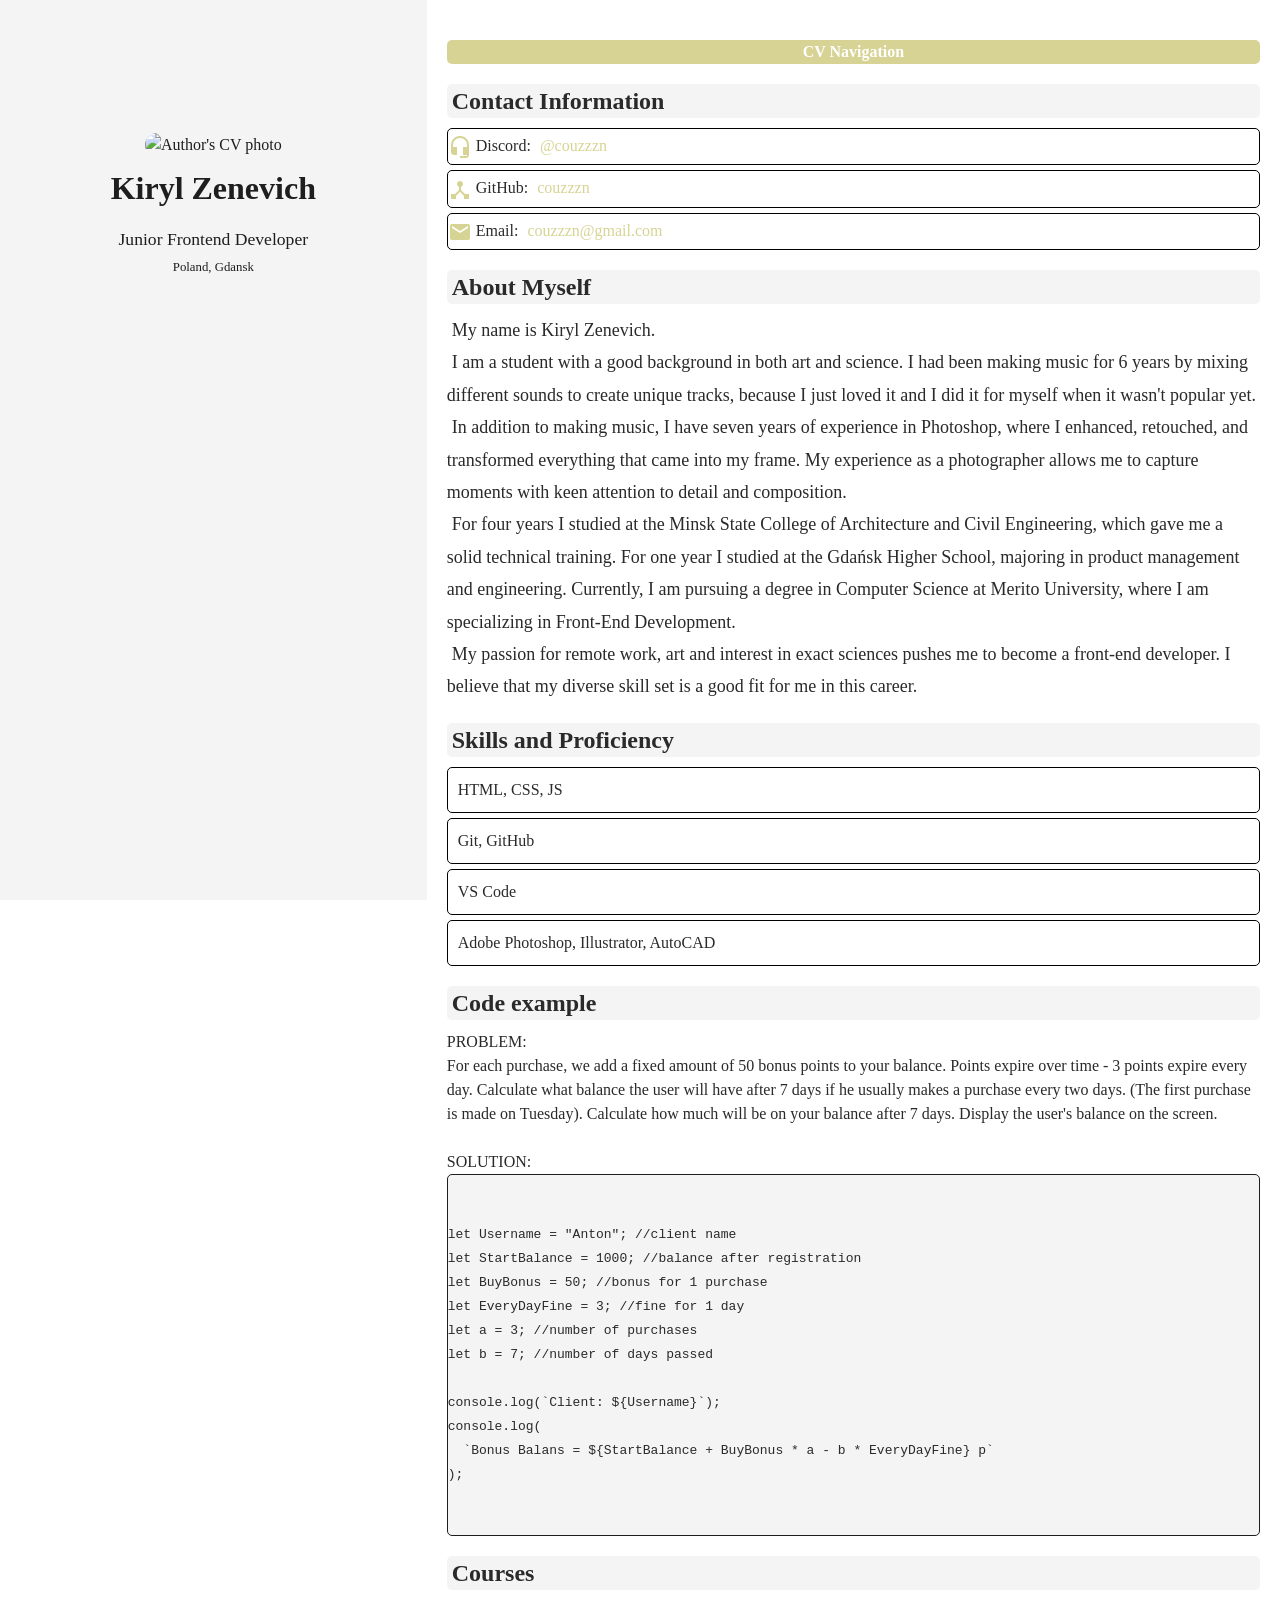
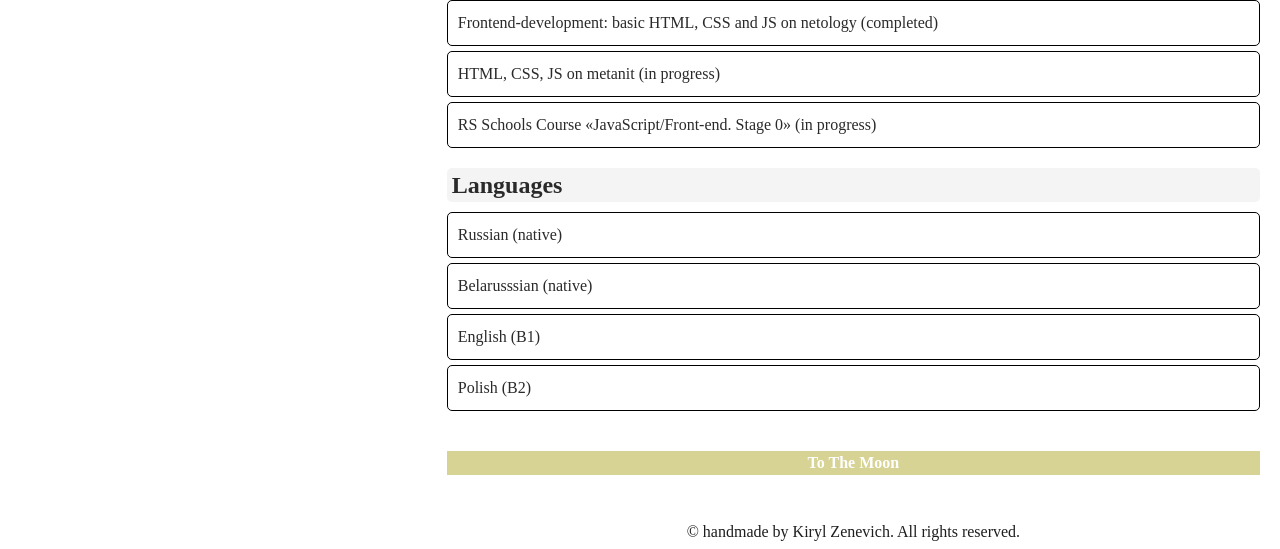
==== maincv/index.html @ 17f3675d "added maincv folder" ====
<!DOCTYPE html>
<html lang="en">
  <head>
    <meta charset="UTF-8" />
    <meta name="viewport" content="width=device-width, initial-scale=1.0" />
    <title>My CV</title>
    <link rel="icon" type="image/x-icon" href="/assets/img/3757968.ico" />

    <link rel="stylesheet" href="style.css" />
    <link
      rel="stylesheet"
      href="https://fonts.googleapis.com/icon?family=Material+Icons"
    />

    <script src="script.js"></script>
  </head>
  <body>
    <header class="header-left">
      <div class="header-info">
        <img
          class="me-img"
          src="assets/img/IMG_0353.jpg"
          alt="Author's CV photo"
        />
        <h1 class="name">Kiryl Zenevich</h1>
        <p class="job-title">Junior Frontend Developer</p>
        <p class="address">Poland, Gdansk</p>
      </div>
    </header>
    <main class="main-right">
      <nav class="navigation-menu">
        <button class="drop-button" onclick="myFunction()">
          CV Navigation
        </button>
        <ul class="navigation-list" id="dropdown-list">
          <li class="navigation-list-element">
            <a href="#title-contact">Contact Information</a>
          </li>
          <li class="navigation-list-element">
            <a href="#title-bio">About Myself</a>
          </li>
          <li class="navigation-list-element">
            <a href="#title-skills">Skills and Proficiency</a>
          </li>
          <li class="navigation-list-element">
            <a href="#title-code">Code example</a>
          </li>
          <li class="navigation-list-element">
            <a href="#title-courses">Courses</a>
          </li>
          <li class="navigation-list-element">
            <a href="#title-languages">Languages</a>
          </li>
        </ul>
      </nav>
      <section class="contact">
        <h2 id="title-contact">Contact Information</h2>
        <ul class="contact-list">
          <li class="contact-list-element">
            <i class="material-icons">headset_mic</i> Discord:
            <a class="discord" href="https://discord.com/">@couzzzn</a>
          </li>
          <li class="contact-list-element">
            <i class="material-icons">device_hub</i> GitHub:
            <a class="git-hub" href="https://github.com/couzzzn">couzzzn</a>
          </li>
          <li class="contact-list-element">
            <i class="material-icons">mail</i> Email:
            <a class="mail" href="mailto:couzzzn@gmail.com&body=привет"
              >couzzzn@gmail.com</a
            >
          </li>
        </ul>
      </section>
      <section class="bio">
        <h2 id="title-bio">About Myself</h2>
        <p>My name is Kiryl Zenevich.<br /></p>
        <p>
          I am a student with a good background in both art and science. I had
          been making music for 6 years by mixing different sounds to create
          unique tracks, because I just loved it and I did it for myself when it
          wasn't popular yet.<br />
        </p>
        <p>
          In addition to making music, I have seven years of experience in
          Photoshop, where I enhanced, retouched, and transformed everything
          that came into my frame. My experience as a photographer allows me to
          capture moments with keen attention to detail and composition.<br />
        </p>
        <p>
          For four years I studied at the Minsk State College of Architecture
          and Civil Engineering, which gave me a solid technical training. For
          one year I studied at the Gdańsk Higher School, majoring in product
          management and engineering. Currently, I am pursuing a degree in
          Computer Science at Merito University, where I am specializing in
          Front-End Development.<br />
        </p>
        <p>
          My passion for remote work, art and interest in exact sciences pushes
          me to become a front-end developer. I believe that my diverse skill
          set is a good fit for me in this career.
        </p>
      </section>
      <section class="skills">
        <h2 id="title-skills">Skills and Proficiency</h2>
        <ul class="common-list">
          <li class="common-list-element">HTML, CSS, JS</li>
          <li class="common-list-element">Git, GitHub</li>
          <li class="common-list-element">VS Code</li>
          <li class="common-list-element">
            Adobe Photoshop, Illustrator, AutoCAD
          </li>
        </ul>
        <!-- Repeat job sections as needed -->
      </section>
      <section class="code">
        <h2 id="title-code">Code example</h2>
        <p>
          PROBLEM: <br />For each purchase, we add a fixed amount of 50 bonus
          points to your balance. Points expire over time - 3 points expire
          every day. Calculate what balance the user will have after 7 days if
          he usually makes a purchase every two days. (The first purchase is
          made on Tuesday). Calculate how much will be on your balance after 7
          days. Display the user's balance on the screen.
        </p>
        <br />
        <p>SOLUTION:</p>
        <div class="code-example">
          <pre><code>
            
let Username = "Anton"; //client name
let StartBalance = 1000; //balance after registration
let BuyBonus = 50; //bonus for 1 purchase
let EveryDayFine = 3; //fine for 1 day
let a = 3; //number of purchases
let b = 7; //number of days passed

console.log(`Client: ${Username}`);
console.log(
  `Bonus Balans = ${StartBalance + BuyBonus * a - b * EveryDayFine} p`
);
      
          </code></pre>
        </div>
      </section>
      <section class="courses">
        <h2 id="title-courses">Courses</h2>
        <ul class="common-list">
          <li class="common-list-element">
            Frontend-development: basic HTML, CSS and JS on netology
            (completed)
          </li>
          <li class="common-list-element">
            HTML, CSS, JS on metanit (in progress)
          </li>
          <li class="common-list-element">
            RS Schools Course «JavaScript/Front-end. Stage 0» (in progress)
          </li>
        </ul>
      </section>
      <section class="languages">
        <h2 id="title-languages">Languages</h2>
        <ul class="common-list">
          <li class="common-list-element">Russian (native)</li>
          <li class="common-list-element">Belarusssian (native)</li>
          <li class="common-list-element">English (B1)</li>
          <li class="common-list-element">Polish (B2)</li>
        </ul>
      </section>
      <a class="up" href="#">To The Moon </a>
    </main>
    <footer class="footer-right">
      <span>&copy; handmade by Kiryl Zenevich. All rights reserved.</span>
    </footer>
  </body>
</html>
---- maincv/style.css ----
* {
  -moz-box-sizing: border-box;
  -webkit-box-sizing: border-box;
  box-sizing: border-box;

  margin: 0;
  padding: 0;
}
:root {
  --main-yellow: #a39e1072;
  --back-yellow: #909065;
  --main-black: black;
  --second-black: rgb(30, 30, 30);
  --third-black: rgb(244, 244, 244);
  --main-grey: rgb(42, 42, 42);
}

body {
  font-style: normal;
  font-variant: normal;
  font-weight: 400;
  font-size: 100%;
  line-height: 24px;
  font-family: Georgia, "Times New Roman", Times, serif;
  font-size: 100%;
  min-height: 100vh;
  background-color: white;
  color: var(--main-grey);
}

.header-left {
  text-align: center;
  padding: 10% 5% 5% 5%;
  margin: 0px;
  position: fixed;
  width: 33.33%;
  min-width: 256px;
  height: 100%;
  background-color: var(--third-black);
  color: var(--second-black);
}
.header-info {
  margin: 150px 0px 0px 0px;
  padding: 50px;
  display: contents;
}
.me-img {
  border-radius: 50px;
  height: 200px;
  width: 160px;
  margin: 5px;
  padding: 0px;
}

.name {
  font-size: 200%;
  line-height: 150%;
  margin: 0px 5px 10px 5px;
  padding: 2px;
}

.job-title {
  font-size: 110%;
  line-height: 150%;
  margin: 2px;
  padding: 2px;
}

.address {
  font-size: 80%;
  line-height: 150%;
  margin: 2px;
  padding: 2px;
}

.main-right {
  float: right;
  height: 100%;
  position: relative;
  width: 66.66%;
  margin: 0px;
  padding: 20px;
  overflow-x: hidden;
}

.drop-button:hover,
.drop-button:focus {
  background-color: var(--back-yellow);
}

.navigation-menu {
  position: relative;
  display: inline-block;
  width: 100%;
  margin: 20px 0px;
  border-radius: 5px;
}

.drop-button {
  font-weight: 700;
  line-height: 24px;
  font-family: Georgia, "Times New Roman", Times, serif;
  font-size: 100%;
  text-align: center;
  width: 100%;
  background-color: var(--main-yellow);
  color: rgb(255, 255, 255);
  position: relative;
  border: none;
  cursor: pointer;
  border-radius: 5px;
}
.navigation-list {
  list-style-type: none;
  display: none;
  position: absolute;
  color: black;
  background-color: rgb(255, 255, 255);
  border-radius: 10px;
  min-width: 160px;
  box-shadow: 0px 10px 16px 0px rgba(0, 0, 0, 0.3);
  z-index: 1;
  
}

.navigation-list-element {
  border-radius: 10px;
  text-align: left;
  padding: 0px;
  margin: 0px;
}

.navigation-list-element a {
  color: rgb(0, 0, 0);
  text-decoration: none;
  display: flex;
  padding: 10px;
  border-radius: 10px;
}

.navigation-list-element a:hover,
.navigation-list-element a:focus,
.navigation-list-element:hover,
.navigation-list-element:focus {
  background-color: var(--back-yellow);
  color: #ffffff;
}

.show {
  display: block;
}

section {
  margin-bottom: 20px;
}

.mail {
  text-decoration: none;
  color: var(--main-yellow);
  border-radius: 5px;
  padding: 0px 5px;
}

.mail:hover,
.mail:focus {
  color: var(--back-yellow);
  
}

.discord {
  text-decoration: none;
  color: var(--main-yellow);
  border-radius: 5px;
  padding: 0px 5px;
}

.discord:hover,
.discord:focus {
  color: var(--back-yellow);
  
}

.git-hub {
  text-decoration: none;
  color: var(--main-yellow);
  border-radius: 5px;
  padding: 0px 5px;
}

.git-hub:hover,
.git-hub:focus {
  color: var(--back-yellow);
  
}

.contact {
  vertical-align: middle;
}

.contact-list {
  list-style-type: none;
}

.contact-list-element {
  padding: 5px 0px;
  margin: 5px 0px;
  border: 1px solid black;
  border-radius: 5px;
}

.material-icons {
  padding: 0px;
  margin: 0px;
  vertical-align: middle;
  color: var(--main-yellow);
  font-size: 24px;
}

h2 {
  margin-bottom: 10px;
  padding: 5px;
  background-color: var(--third-black);
  border-radius: 5px;
}

.common-list {
  list-style-type: none;
}

.common-list-element {
  background: white;
  margin-bottom: 5px;
  padding: 10px;
  border-radius: 5px;
  border: 1px solid black;
}

.common-list-element:focus,
.common-list-element:hover {
  background-color: var(--main-yellow);
  color: #ffffff;
}
.code-example {
  background-color: var(--third-black);
  border: 1px solid var(--second-black);
  border-radius: 5px;
}

.up {
  display: inline-block;
  width: 100%;
  margin: 20px 0px;
  font-weight: 700;
  line-height: 24px;
  font-family: Georgia, "Times New Roman", Times, serif;
  font-size: 100%;
  text-align: center;
  text-decoration: none;
  background-color: var(--main-yellow);
  color: rgb(255, 255, 255);
  position: relative;
  border: none;
  cursor: pointer;
}

.up:hover,
.up:focus {
  background-color: var(--back-yellow);
}

.footer-right {
  float: right;
  height: 100%;
  position: relative;
  width: 66.66%;
  text-align: center;
  margin: 0px;
  padding: 5px;
  color: var(--second-black);
}

.bio p {
  font-size: 18px;
  line-height: 1.8;
  text-indent: 5px;
}
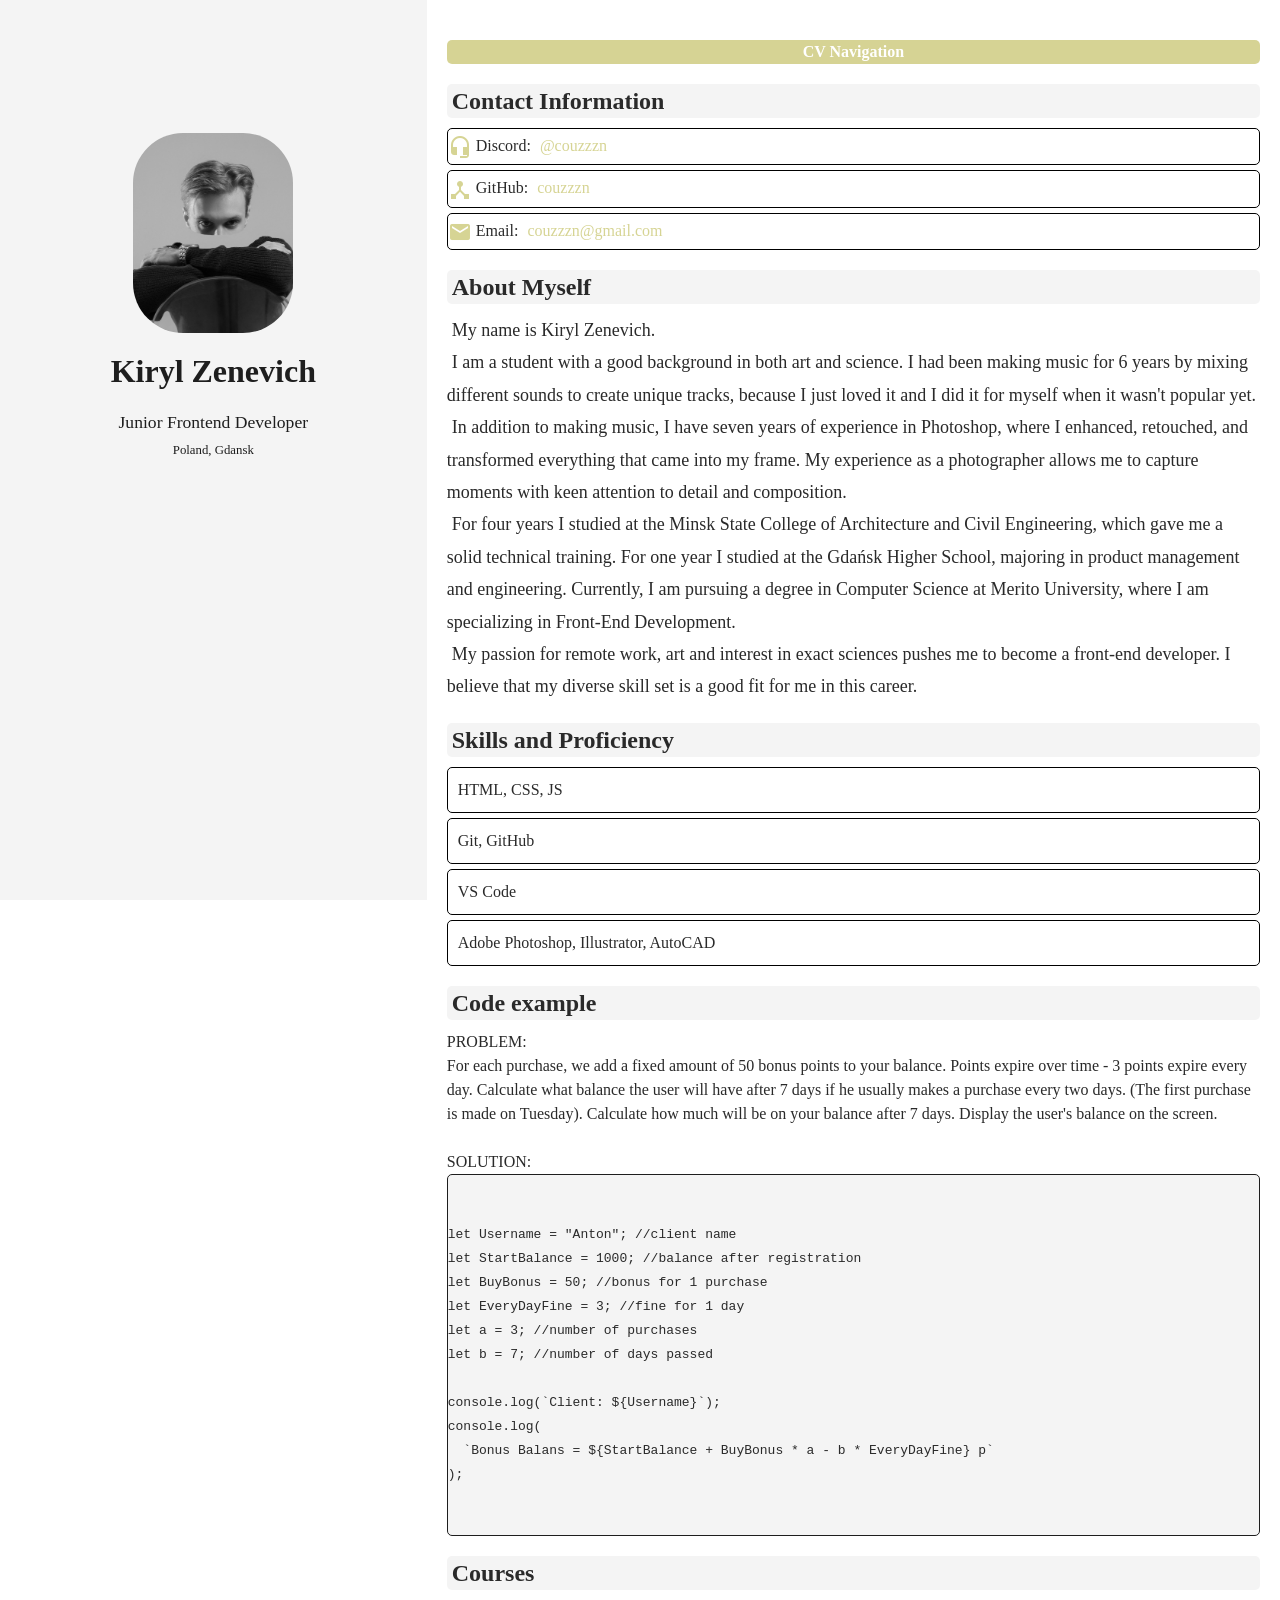
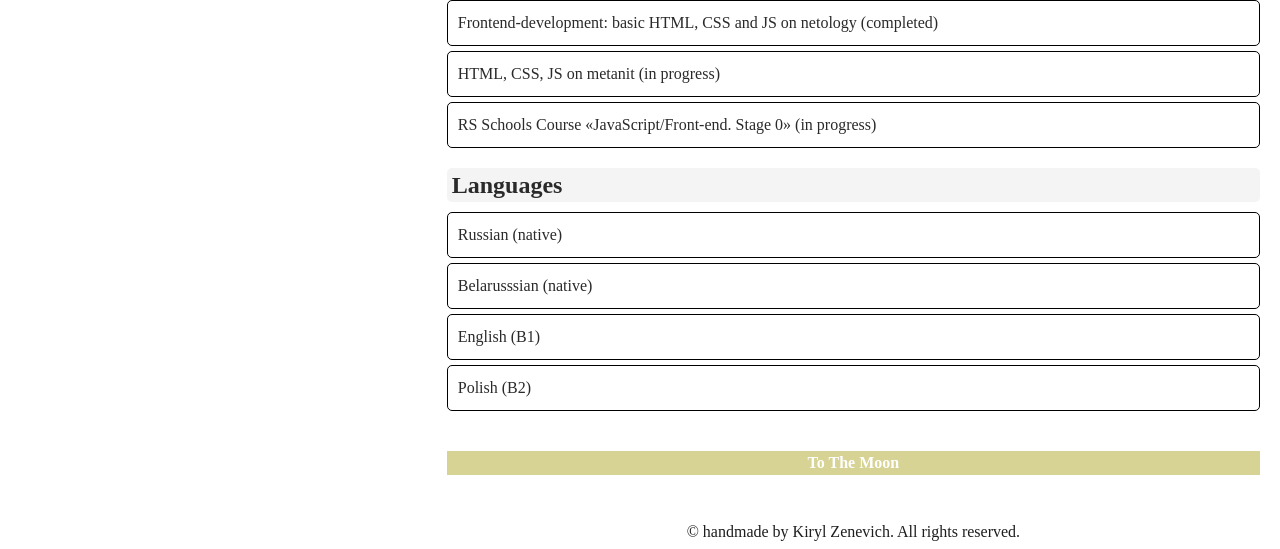
==== commit a31f5f64: "chages in maincv folder" ====
--- a/maincv/index.html
+++ b/maincv/index.html
@@ -4,7 +4,7 @@
     <meta charset="UTF-8" />
     <meta name="viewport" content="width=device-width, initial-scale=1.0" />
     <title>My CV</title>
-    <link rel="icon" type="image/x-icon" href="/assets/img/3757968.ico" />
+    <link rel="icon" type="image/x-icon" href="assets/img/3757968.ico" />
 
     <link rel="stylesheet" href="style.css" />
     <link
